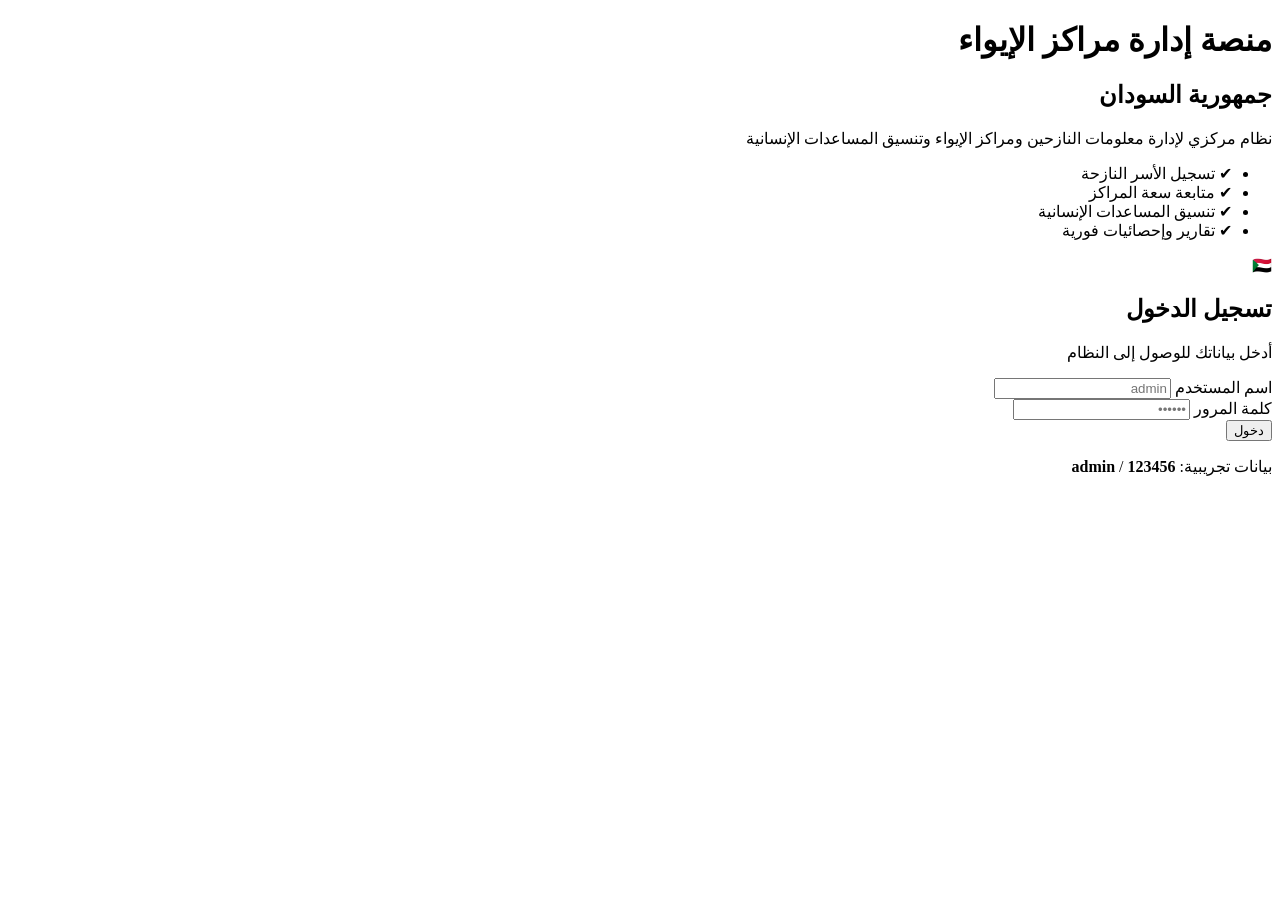
==== index.html @ d7f73459 "Create index.html" ====
<!DOCTYPE html>
<html lang="ar" dir="rtl">
<head>
<meta charset="UTF-8">
<meta name="viewport" content="width=device-width, initial-scale=1.0">
<title>منصة إدارة مراكز الإيواء - السودان</title>
<link rel="preconnect" href="https://fonts.googleapis.com">
<link href="https://fonts.googleapis.com/css2?family=Cairo:wght@400;600;700;900&display=swap" rel="stylesheet">
<link rel="stylesheet" href="css/style.css">
</head>
<body class="login-page">

<div class="login-wrapper">
  <div class="login-hero">
    <div class="hero-flag"><span></span><span></span><span></span></div>
    <h1>منصة إدارة مراكز الإيواء</h1>
    <h2>جمهورية السودان</h2>
    <p>نظام مركزي لإدارة معلومات النازحين ومراكز الإيواء وتنسيق المساعدات الإنسانية</p>
    <ul class="hero-features">
      <li>✔ تسجيل الأسر النازحة</li>
      <li>✔ متابعة سعة المراكز</li>
      <li>✔ تنسيق المساعدات الإنسانية</li>
      <li>✔ تقارير وإحصائيات فورية</li>
    </ul>
  </div>

  <div class="login-form-box">
    <div class="form-logo">🇸🇩</div>
    <h2>تسجيل الدخول</h2>
    <p class="form-sub">أدخل بياناتك للوصول إلى النظام</p>

    <form id="loginForm">
      <div class="input-group">
        <label for="username">اسم المستخدم</label>
        <input type="text" id="username" placeholder="admin" required>
      </div>
      <div class="input-group">
        <label for="password">كلمة المرور</label>
        <input type="password" id="password" placeholder="••••••" required>
      </div>
      <div class="error-msg" id="errorMsg"></div>
      <button type="submit" class="btn-primary">دخول</button>
      <p class="hint">بيانات تجريبية: <b>admin</b> / <b>123456</b></p>
    </form>
  </div>
</div>

<script src="js/auth.js"></script>
</body>
</html>
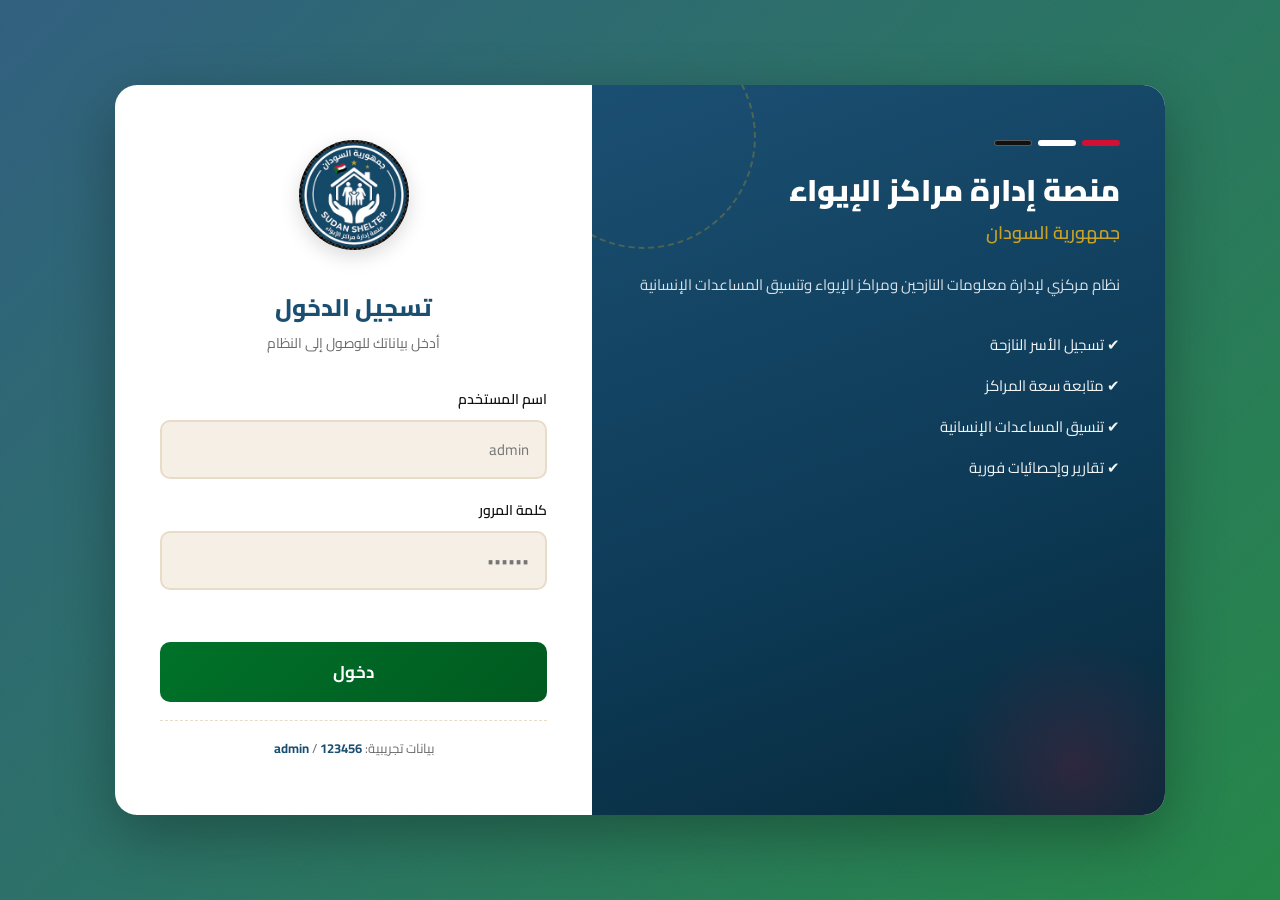
==== commit 0b08381d: "Update index.html" ====
--- a/index.html
+++ b/index.html
@@ -25,7 +25,9 @@
   </div>
 
   <div class="login-form-box">
-    <div class="form-logo">🇸🇩</div>
+    <div class="form-logo">
+  <img src="logo.jpg" alt="شعار المنصة" style="width:110px;height:110px;border-radius:50%;object-fit:cover;box-shadow:0 6px 20px rgba(0,0,0,0.15);">
+    </div>
     <h2>تسجيل الدخول</h2>
     <p class="form-sub">أدخل بياناتك للوصول إلى النظام</p>
 
--- a/css/style.css
+++ b/css/style.css
@@ -0,0 +1,77 @@
+:root {
+  --red: #D21034; --green: #007229; --black: #111; --white: #fff;
+  --gold: #C9A227; --nile: #1B4F72; --sand: #F5EFE6;
+  --sand-2: #E8DCC8; --gray: #6B6B6B;
+}
+* { margin:0; padding:0; box-sizing:border-box; }
+body {
+  font-family: 'Cairo', sans-serif; background: var(--sand);
+  color: var(--black); direction: rtl; min-height: 100vh;
+}
+
+/* صفحة الدخول */
+.login-page {
+  display: flex; align-items: center; justify-content: center;
+  background: linear-gradient(135deg, rgba(27,79,114,0.9), rgba(0,114,41,0.85)),
+    url('data:image/svg+xml;utf8,<svg xmlns="http://www.w3.org/2000/svg" width="60" height="60" viewBox="0 0 60 60"><path d="M30 0 L60 30 L30 60 L0 30 Z" fill="none" stroke="rgba(201,162,39,0.15)" stroke-width="1"/></svg>');
+  padding: 20px;
+}
+.login-wrapper {
+  display: grid; grid-template-columns: 1.2fr 1fr; max-width: 1050px;
+  width: 100%; background: var(--white); border-radius: 22px;
+  overflow: hidden; box-shadow: 0 20px 60px rgba(0,0,0,0.3);
+}
+.login-hero {
+  background: linear-gradient(160deg, var(--nile) 0%, #0d3a56 60%, #07293a 100%);
+  color: var(--white); padding: 55px 45px; position: relative; overflow: hidden;
+}
+.login-hero::before {
+  content:''; position:absolute; top:-60px; left:-60px;
+  width:220px; height:220px; border:2px dashed rgba(201,162,39,0.3); border-radius:50%;
+}
+.login-hero::after {
+  content:''; position:absolute; bottom:-80px; right:-40px;
+  width:260px; height:260px;
+  background: radial-gradient(circle, rgba(210,16,52,0.18), transparent 70%);
+  border-radius:50%;
+}
+.hero-flag { display:flex; gap:6px; margin-bottom:25px; }
+.hero-flag span { width:38px; height:6px; border-radius:3px; }
+.hero-flag span:nth-child(1){background:var(--red);}
+.hero-flag span:nth-child(2){background:var(--white);}
+.hero-flag span:nth-child(3){background:var(--black);border:1px solid rgba(255,255,255,0.3);}
+.login-hero h1 { font-size:30px; font-weight:900; margin-bottom:6px; line-height:1.3; }
+.login-hero h2 { font-size:18px; font-weight:600; color:var(--gold); margin-bottom:22px; }
+.login-hero p { font-size:15px; line-height:1.9; color:rgba(255,255,255,0.85); margin-bottom:30px; }
+.hero-features { list-style:none; display:flex; flex-direction:column; gap:12px; }
+.hero-features li { font-size:15px; color:rgba(255,255,255,0.95); }
+.login-form-box { padding:55px 45px; display:flex; flex-direction:column; justify-content:center; }
+.form-logo { font-size:44px; text-align:center; margin-bottom:10px; }
+.login-form-box h2 { font-size:24px; font-weight:800; text-align:center; color:var(--nile); }
+.form-sub { text-align:center; color:var(--gray); font-size:14px; margin-bottom:30px; }
+.input-group { margin-bottom:18px; }
+.input-group label { display:block; font-size:14px; font-weight:600; margin-bottom:8px; }
+.input-group input {
+  width:100%; padding:13px 16px; border:2px solid var(--sand-2);
+  border-radius:10px; font-family:'Cairo',sans-serif; font-size:15px;
+  background:var(--sand); transition:0.25s;
+}
+.input-group input:focus {
+  outline:none; border-color:var(--green); background:var(--white);
+  box-shadow:0 0 0 4px rgba(0,114,41,0.1);
+}
+.btn-primary {
+  width:100%; padding:14px; background:linear-gradient(135deg,var(--green),#005a20);
+  color:var(--white); border:none; border-radius:10px; font-family:'Cairo',sans-serif;
+  font-size:17px; font-weight:700; cursor:pointer; transition:0.25s; margin-top:8px;
+}
+.btn-primary:hover { transform:translateY(-2px); box-shadow:0 8px 20px rgba(0,114,41,0.35); }
+.error-msg { color:var(--red); font-size:14px; font-weight:600; text-align:center; min-height:20px; margin-bottom:6px; }
+.hint { text-align:center; font-size:13px; color:var(--gray); margin-top:18px; padding-top:15px; border-top:1px dashed var(--sand-2); }
+.hint b { color:var(--nile); }
+@media (max-width:820px){
+  .login-wrapper{grid-template-columns:1fr;}
+  .login-hero{padding:35px 30px;}
+  .login-hero h1{font-size:24px;}
+  .login-form-box{padding:35px 30px;}
+                 }
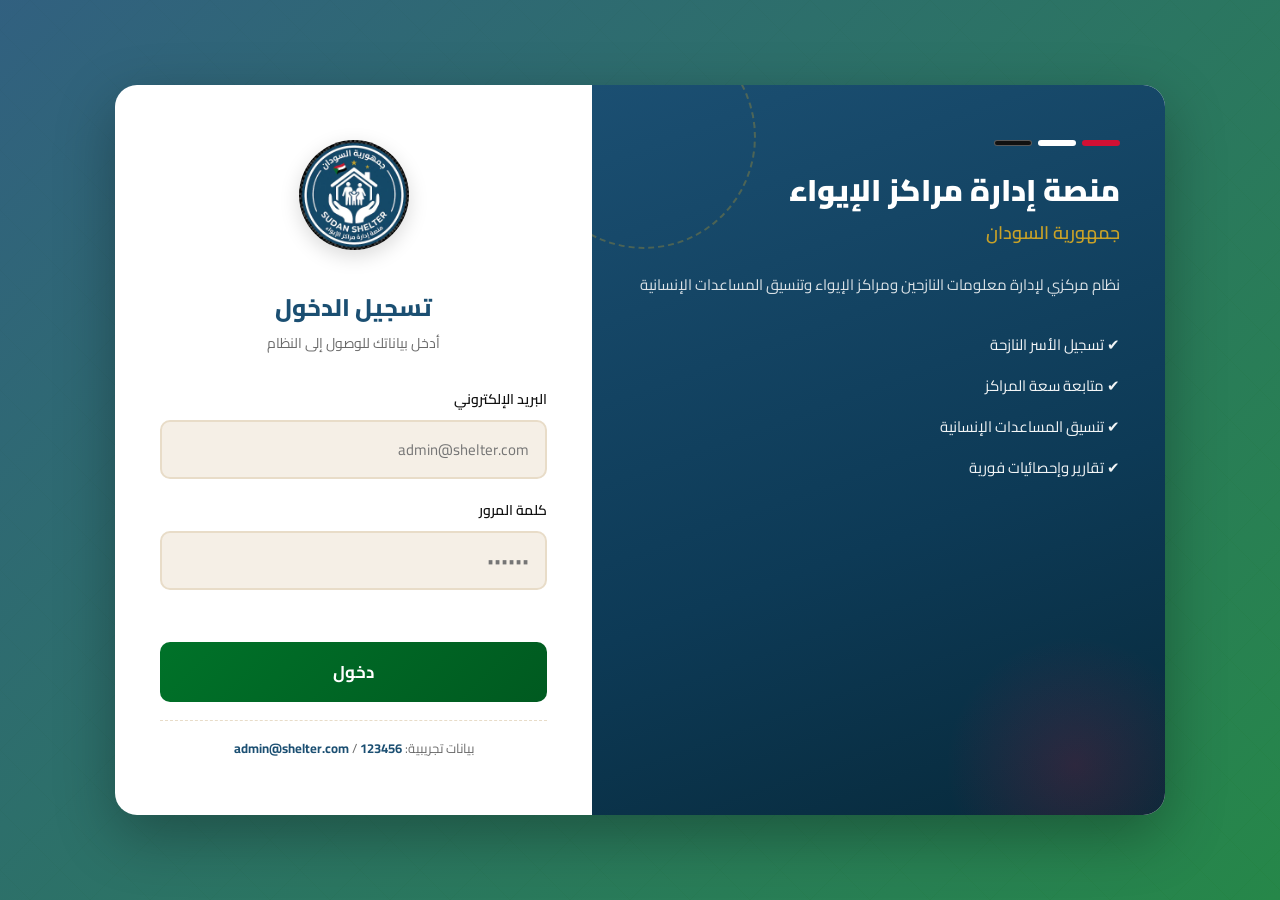
==== commit 37b8c315: "Update index.html" ====
--- a/index.html
+++ b/index.html
@@ -26,15 +26,15 @@
 
   <div class="login-form-box">
     <div class="form-logo">
-  <img src="logo.jpg" alt="شعار المنصة" style="width:110px;height:110px;border-radius:50%;object-fit:cover;box-shadow:0 6px 20px rgba(0,0,0,0.15);">
+      <img src="logo.jpg" alt="شعار المنصة" style="width:110px;height:110px;border-radius:50%;object-fit:cover;box-shadow:0 6px 20px rgba(0,0,0,0.15);">
     </div>
     <h2>تسجيل الدخول</h2>
     <p class="form-sub">أدخل بياناتك للوصول إلى النظام</p>
 
     <form id="loginForm">
       <div class="input-group">
-        <label for="username">اسم المستخدم</label>
-        <input type="text" id="username" placeholder="admin" required>
+        <label for="email">البريد الإلكتروني</label>
+        <input type="email" id="email" placeholder="admin@shelter.com" required>
       </div>
       <div class="input-group">
         <label for="password">كلمة المرور</label>
@@ -42,11 +42,11 @@
       </div>
       <div class="error-msg" id="errorMsg"></div>
       <button type="submit" class="btn-primary">دخول</button>
-      <p class="hint">بيانات تجريبية: <b>admin</b> / <b>123456</b></p>
+      <p class="hint">بيانات تجريبية: <b>admin@shelter.com</b> / <b>123456</b></p>
     </form>
   </div>
 </div>
 
-<script src="js/auth.js"></script>
+<script type="module" src="js/auth.js"></script>
 </body>
 </html>
